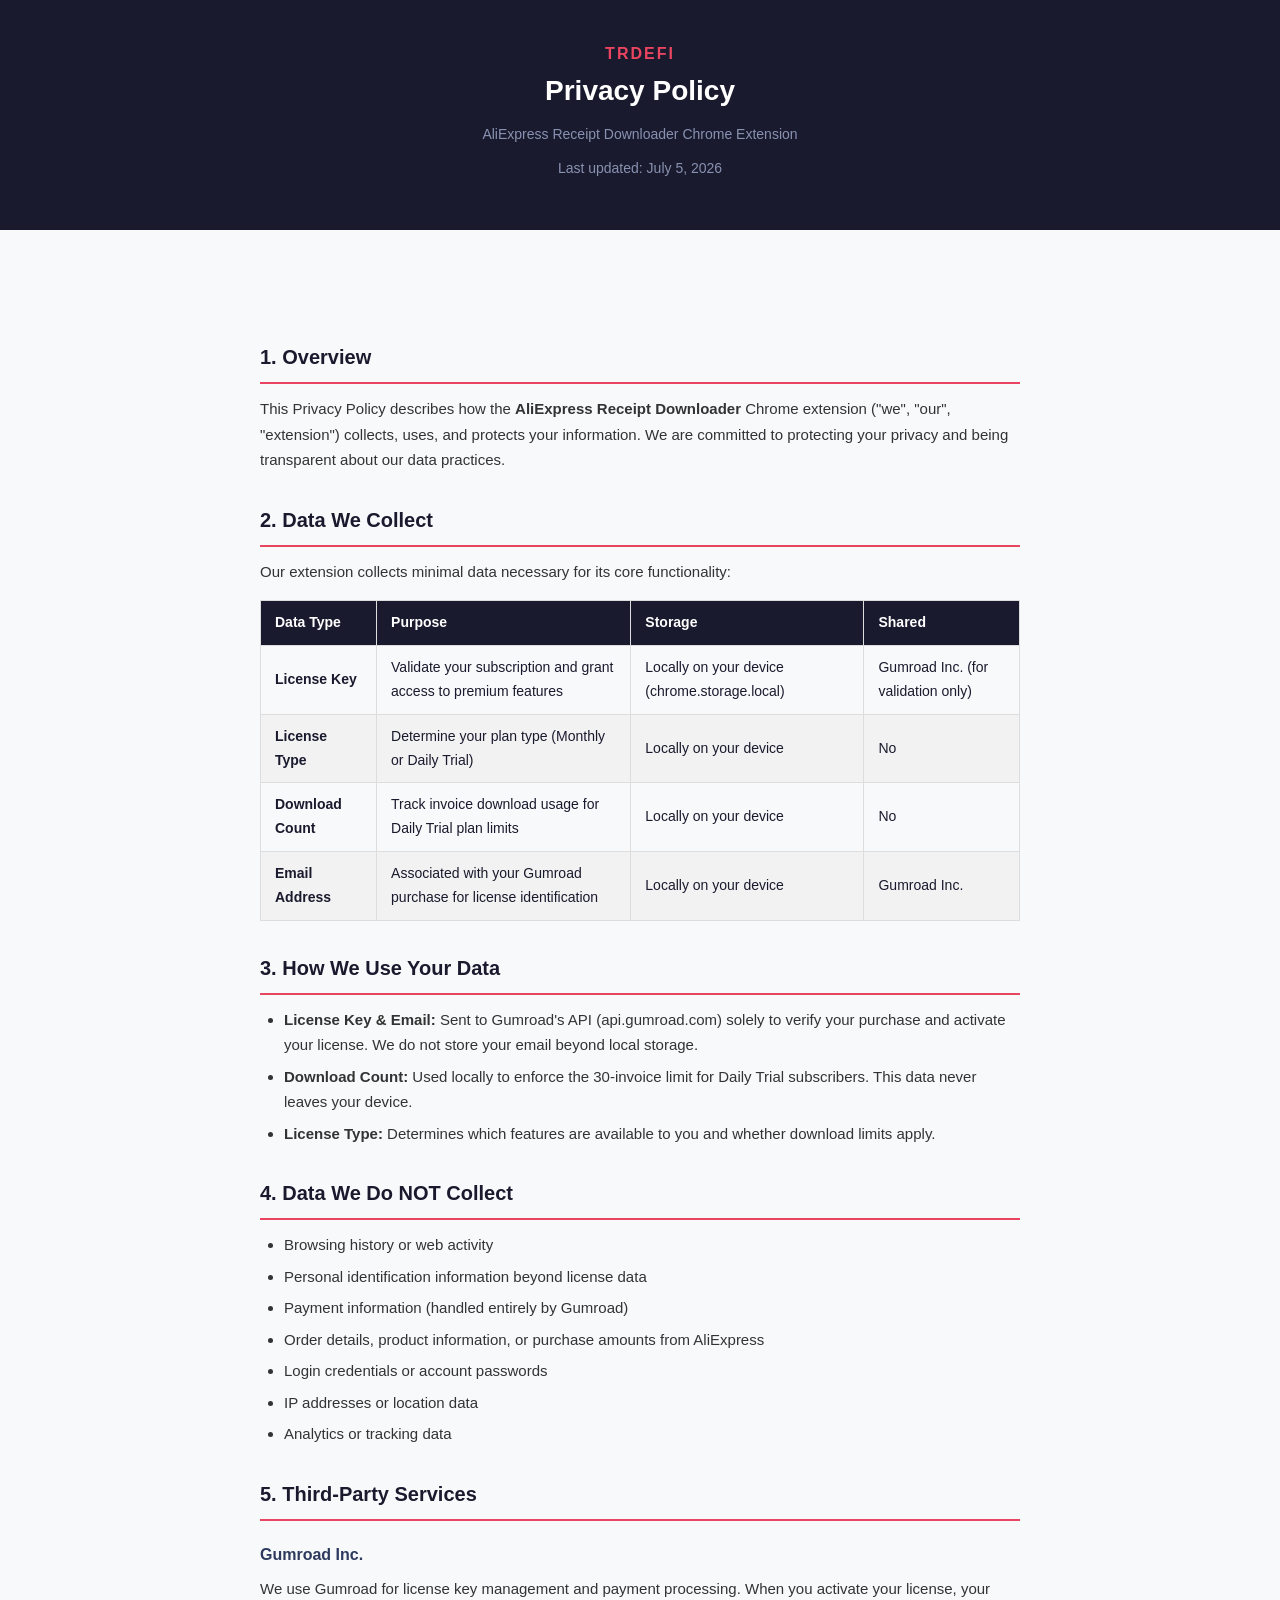
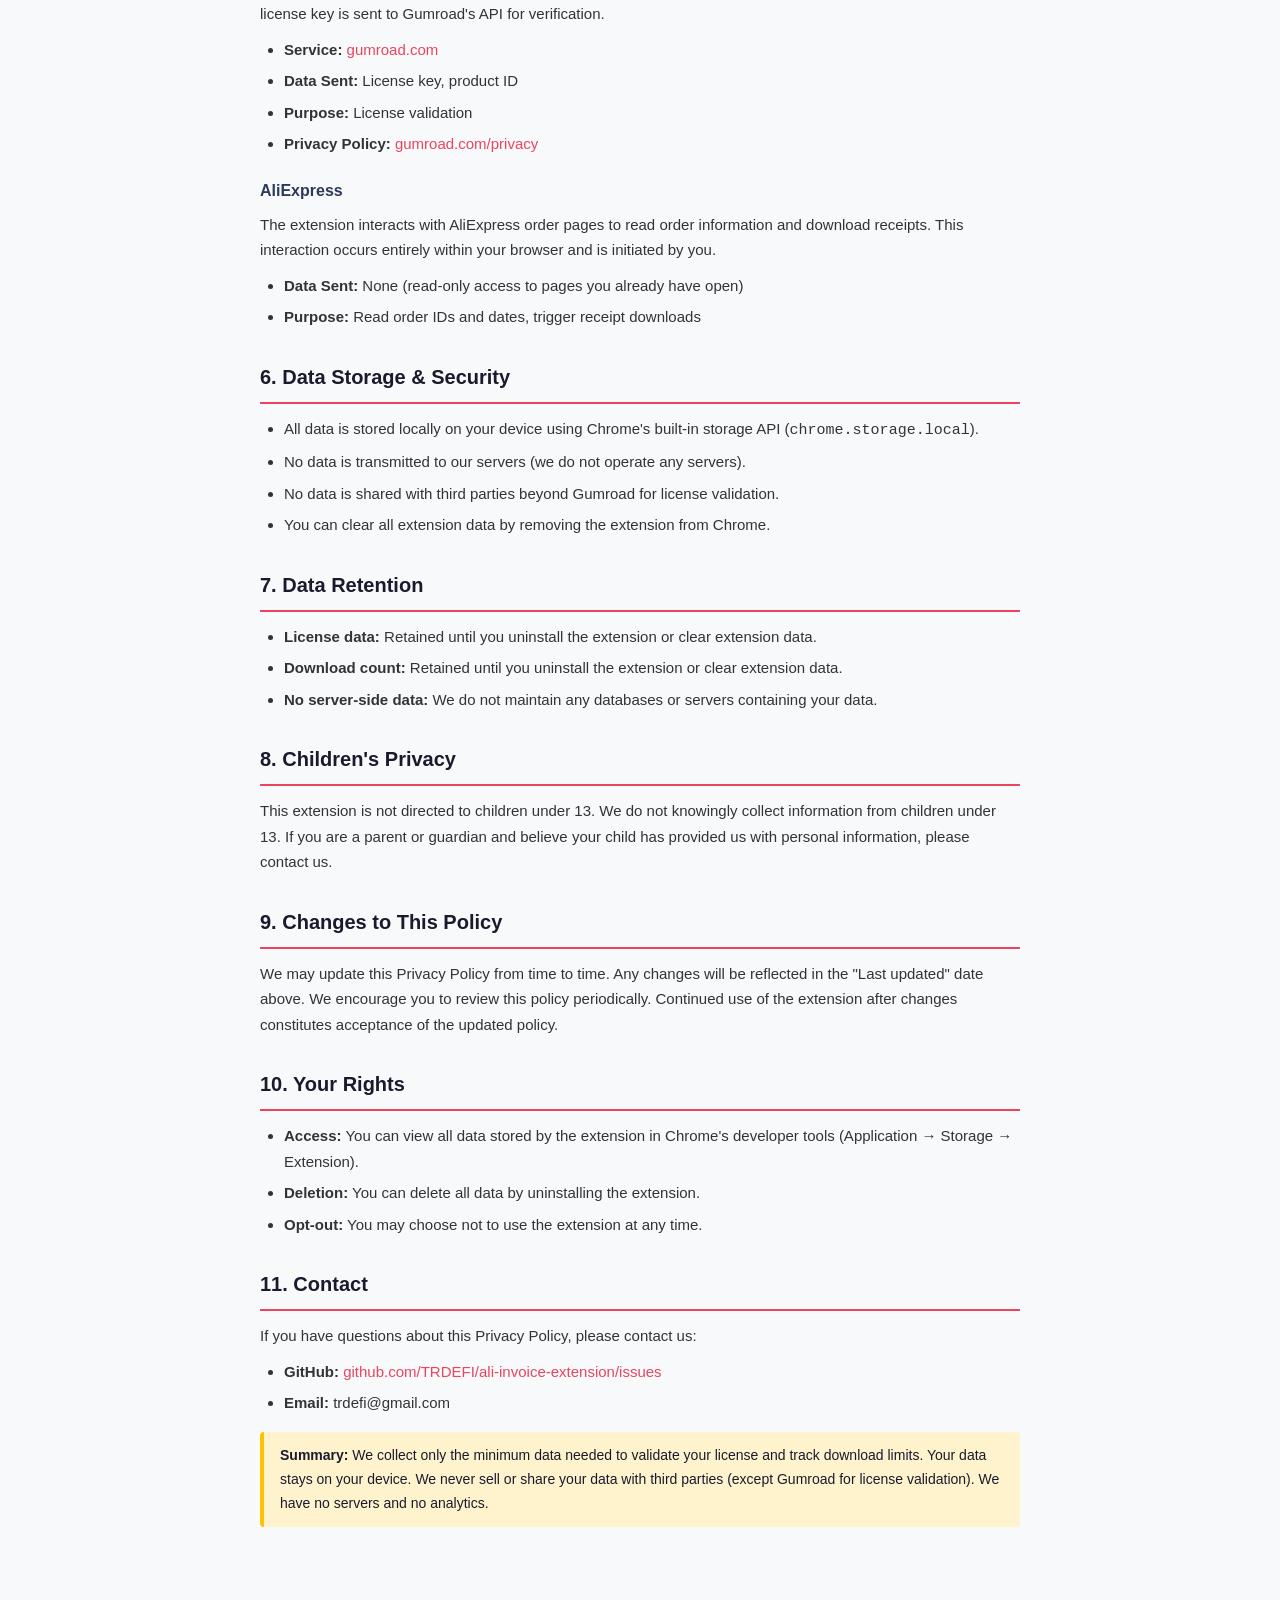
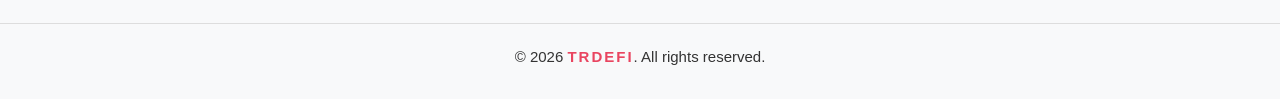
==== privacy-policy.html @ d915439c "Update to v1.1.0: Free Trial, server-side validation, bilingual UI, security fixes Major changes: - " ====
<!DOCTYPE html>
<html lang="en">
<head>
  <meta charset="UTF-8">
  <meta name="viewport" content="width=device-width, initial-scale=1.0">
  <title>Privacy Policy - AliExpress Receipt Downloader</title>
  <style>
    * { margin: 0; padding: 0; box-sizing: border-box; }
    body {
      font-family: -apple-system, BlinkMacSystemFont, 'Segoe UI', Roboto, sans-serif;
      line-height: 1.7;
      color: #1a1a2e;
      background: #f8f9fa;
    }
    .container {
      max-width: 800px;
      margin: 0 auto;
      padding: 40px 20px;
    }
    header {
      text-align: center;
      margin-bottom: 40px;
      padding: 40px 20px;
      background: #1a1a2e;
      color: #fff;
    }
    header h1 { font-size: 28px; margin-bottom: 8px; }
    header p { color: #8892b0; font-size: 14px; }
    .brand {
      color: #e94560;
      font-weight: 700;
      letter-spacing: 2px;
    }
    h2 {
      font-size: 20px;
      color: #1a1a2e;
      margin: 30px 0 12px;
      padding-bottom: 8px;
      border-bottom: 2px solid #e94560;
    }
    h3 {
      font-size: 16px;
      color: #2d3a5e;
      margin: 20px 0 8px;
    }
    p, li {
      font-size: 15px;
      color: #333;
      margin-bottom: 10px;
    }
    ul {
      padding-left: 24px;
      margin-bottom: 16px;
    }
    li { margin-bottom: 6px; }
    table {
      width: 100%;
      border-collapse: collapse;
      margin: 16px 0;
      font-size: 14px;
    }
    th, td {
      padding: 10px 14px;
      border: 1px solid #ddd;
      text-align: left;
    }
    th {
      background: #1a1a2e;
      color: #fff;
      font-weight: 600;
    }
    tr:nth-child(even) { background: #f2f2f2; }
    .highlight {
      background: #fff3cd;
      padding: 12px 16px;
      border-left: 4px solid #ffc107;
      border-radius: 4px;
      margin: 16px 0;
      font-size: 14px;
    }
    footer {
      text-align: center;
      padding: 20px;
      margin-top: 40px;
      color: #8892b0;
      font-size: 13px;
      border-top: 1px solid #ddd;
    }
    a { color: #e94560; text-decoration: none; }
    a:hover { text-decoration: underline; }
  </style>
</head>
<body>
  <header>
    <div class="brand">TRDEFI</div>
    <h1>Privacy Policy</h1>
    <p>AliExpress Receipt Downloader Chrome Extension</p>
    <p>Last updated: July 5, 2026</p>
  </header>

  <div class="container">
    <h2>1. Overview</h2>
    <p>This Privacy Policy describes how the <strong>AliExpress Receipt Downloader</strong> Chrome extension ("we", "our", "extension") collects, uses, and protects your information. We are committed to protecting your privacy and being transparent about our data practices.</p>

    <h2>2. Data We Collect</h2>
    <p>Our extension collects minimal data necessary for its core functionality:</p>

    <table>
      <thead>
        <tr>
          <th>Data Type</th>
          <th>Purpose</th>
          <th>Storage</th>
          <th>Shared</th>
        </tr>
      </thead>
      <tbody>
        <tr>
          <td><strong>License Key</strong></td>
          <td>Validate your subscription and grant access to premium features</td>
          <td>Locally on your device (chrome.storage.local)</td>
          <td>Gumroad Inc. (for validation only)</td>
        </tr>
        <tr>
          <td><strong>License Type</strong></td>
          <td>Determine your plan type (Monthly or Daily Trial)</td>
          <td>Locally on your device</td>
          <td>No</td>
        </tr>
        <tr>
          <td><strong>Download Count</strong></td>
          <td>Track invoice download usage for Daily Trial plan limits</td>
          <td>Locally on your device</td>
          <td>No</td>
        </tr>
        <tr>
          <td><strong>Email Address</strong></td>
          <td>Associated with your Gumroad purchase for license identification</td>
          <td>Locally on your device</td>
          <td>Gumroad Inc.</td>
        </tr>
      </tbody>
    </table>

    <h2>3. How We Use Your Data</h2>
    <ul>
      <li><strong>License Key & Email:</strong> Sent to Gumroad's API (api.gumroad.com) solely to verify your purchase and activate your license. We do not store your email beyond local storage.</li>
      <li><strong>Download Count:</strong> Used locally to enforce the 30-invoice limit for Daily Trial subscribers. This data never leaves your device.</li>
      <li><strong>License Type:</strong> Determines which features are available to you and whether download limits apply.</li>
    </ul>

    <h2>4. Data We Do NOT Collect</h2>
    <ul>
      <li>Browsing history or web activity</li>
      <li>Personal identification information beyond license data</li>
      <li>Payment information (handled entirely by Gumroad)</li>
      <li>Order details, product information, or purchase amounts from AliExpress</li>
      <li>Login credentials or account passwords</li>
      <li>IP addresses or location data</li>
      <li>Analytics or tracking data</li>
    </ul>

    <h2>5. Third-Party Services</h2>

    <h3>Gumroad Inc.</h3>
    <p>We use Gumroad for license key management and payment processing. When you activate your license, your license key is sent to Gumroad's API for verification.</p>
    <ul>
      <li><strong>Service:</strong> <a href="https://gumroad.com" target="_blank">gumroad.com</a></li>
      <li><strong>Data Sent:</strong> License key, product ID</li>
      <li><strong>Purpose:</strong> License validation</li>
      <li><strong>Privacy Policy:</strong> <a href="https://gumroad.com/privacy" target="_blank">gumroad.com/privacy</a></li>
    </ul>

    <h3>AliExpress</h3>
    <p>The extension interacts with AliExpress order pages to read order information and download receipts. This interaction occurs entirely within your browser and is initiated by you.</p>
    <ul>
      <li><strong>Data Sent:</strong> None (read-only access to pages you already have open)</li>
      <li><strong>Purpose:</strong> Read order IDs and dates, trigger receipt downloads</li>
    </ul>

    <h2>6. Data Storage & Security</h2>
    <ul>
      <li>All data is stored locally on your device using Chrome's built-in storage API (<code>chrome.storage.local</code>).</li>
      <li>No data is transmitted to our servers (we do not operate any servers).</li>
      <li>No data is shared with third parties beyond Gumroad for license validation.</li>
      <li>You can clear all extension data by removing the extension from Chrome.</li>
    </ul>

    <h2>7. Data Retention</h2>
    <ul>
      <li><strong>License data:</strong> Retained until you uninstall the extension or clear extension data.</li>
      <li><strong>Download count:</strong> Retained until you uninstall the extension or clear extension data.</li>
      <li><strong>No server-side data:</strong> We do not maintain any databases or servers containing your data.</li>
    </ul>

    <h2>8. Children's Privacy</h2>
    <p>This extension is not directed to children under 13. We do not knowingly collect information from children under 13. If you are a parent or guardian and believe your child has provided us with personal information, please contact us.</p>

    <h2>9. Changes to This Policy</h2>
    <p>We may update this Privacy Policy from time to time. Any changes will be reflected in the "Last updated" date above. We encourage you to review this policy periodically. Continued use of the extension after changes constitutes acceptance of the updated policy.</p>

    <h2>10. Your Rights</h2>
    <ul>
      <li><strong>Access:</strong> You can view all data stored by the extension in Chrome's developer tools (Application → Storage → Extension).</li>
      <li><strong>Deletion:</strong> You can delete all data by uninstalling the extension.</li>
      <li><strong>Opt-out:</strong> You may choose not to use the extension at any time.</li>
    </ul>

    <h2>11. Contact</h2>
    <p>If you have questions about this Privacy Policy, please contact us:</p>
    <ul>
      <li><strong>GitHub:</strong> <a href="https://github.com/TRDEFI/ali-invoice-extension/issues" target="_blank">github.com/TRDEFI/ali-invoice-extension/issues</a></li>
      <li><strong>Email:</strong> trdefi@gmail.com</li>
    </ul>

    <div class="highlight">
      <strong>Summary:</strong> We collect only the minimum data needed to validate your license and track download limits. Your data stays on your device. We never sell or share your data with third parties (except Gumroad for license validation). We have no servers and no analytics.
    </div>
  </div>

  <footer>
    <p>&copy; 2026 <span class="brand">TRDEFI</span>. All rights reserved.</p>
  </footer>
</body>
</html>
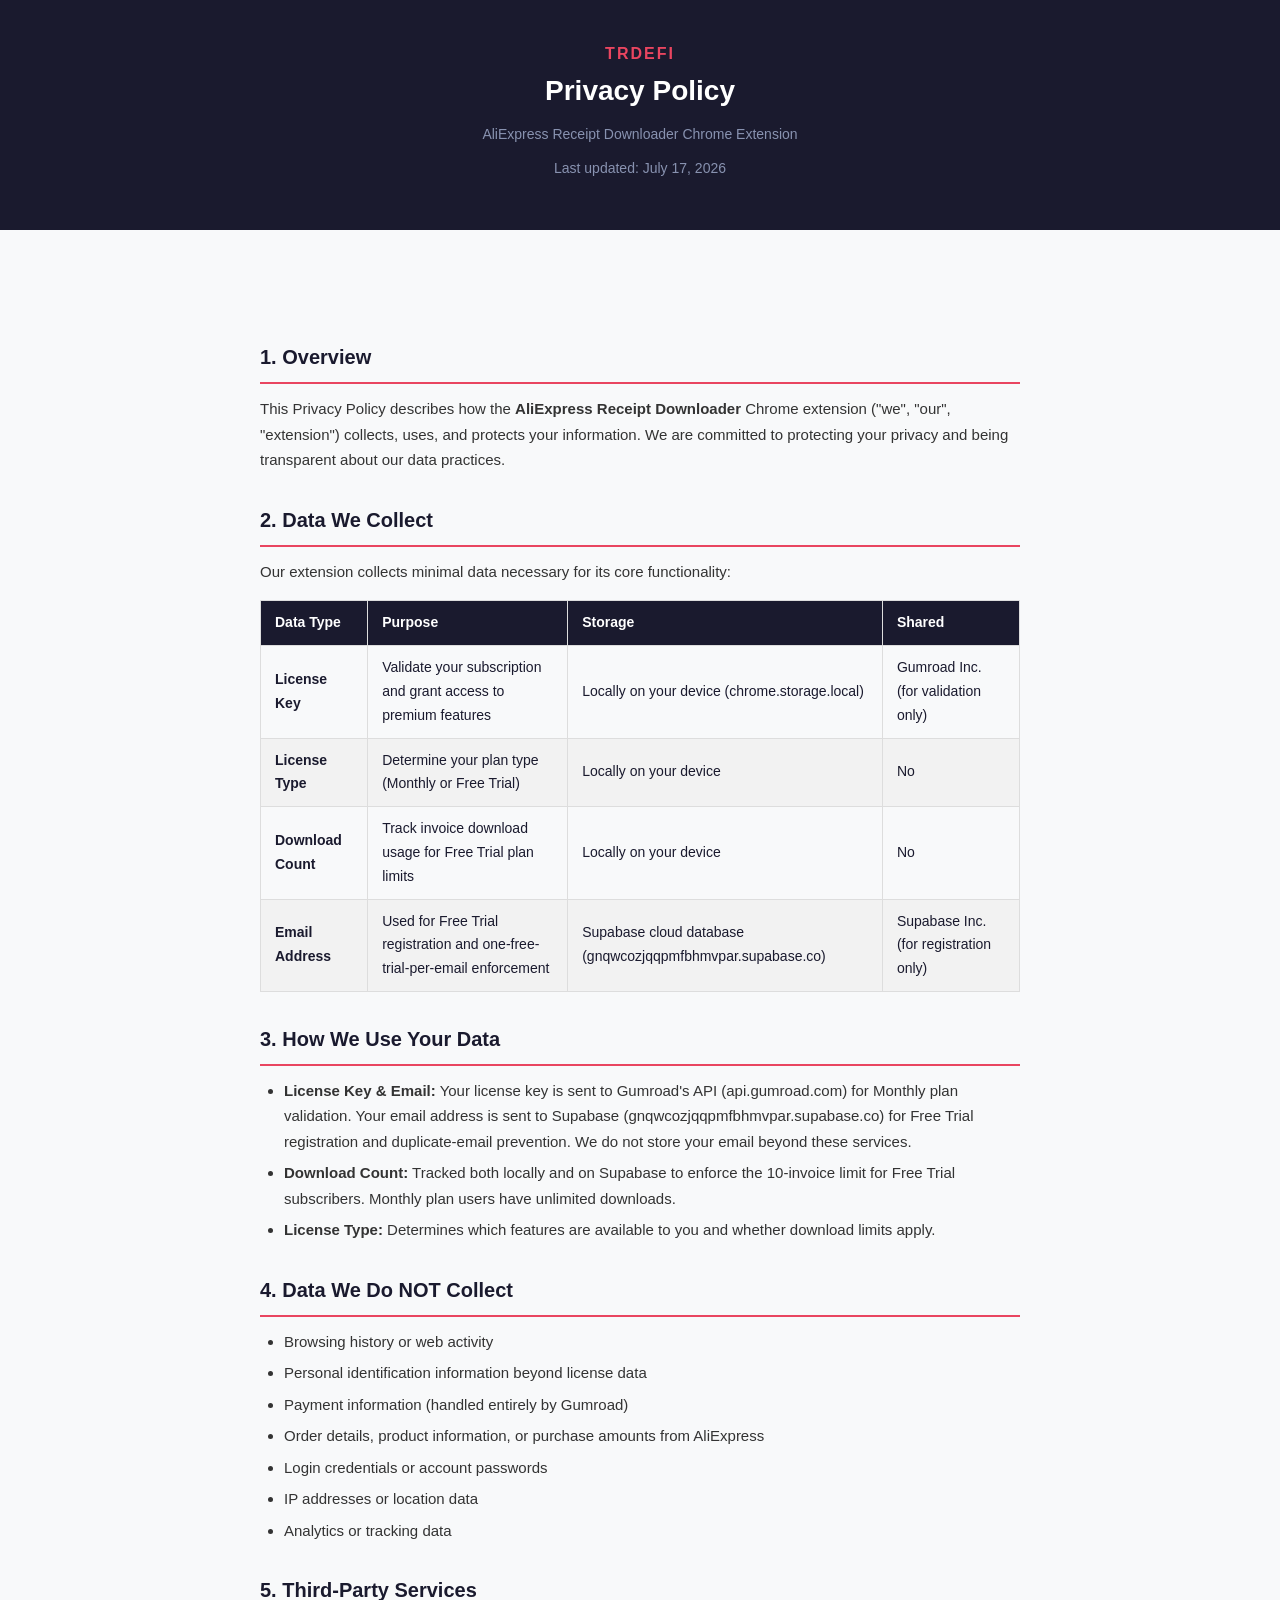
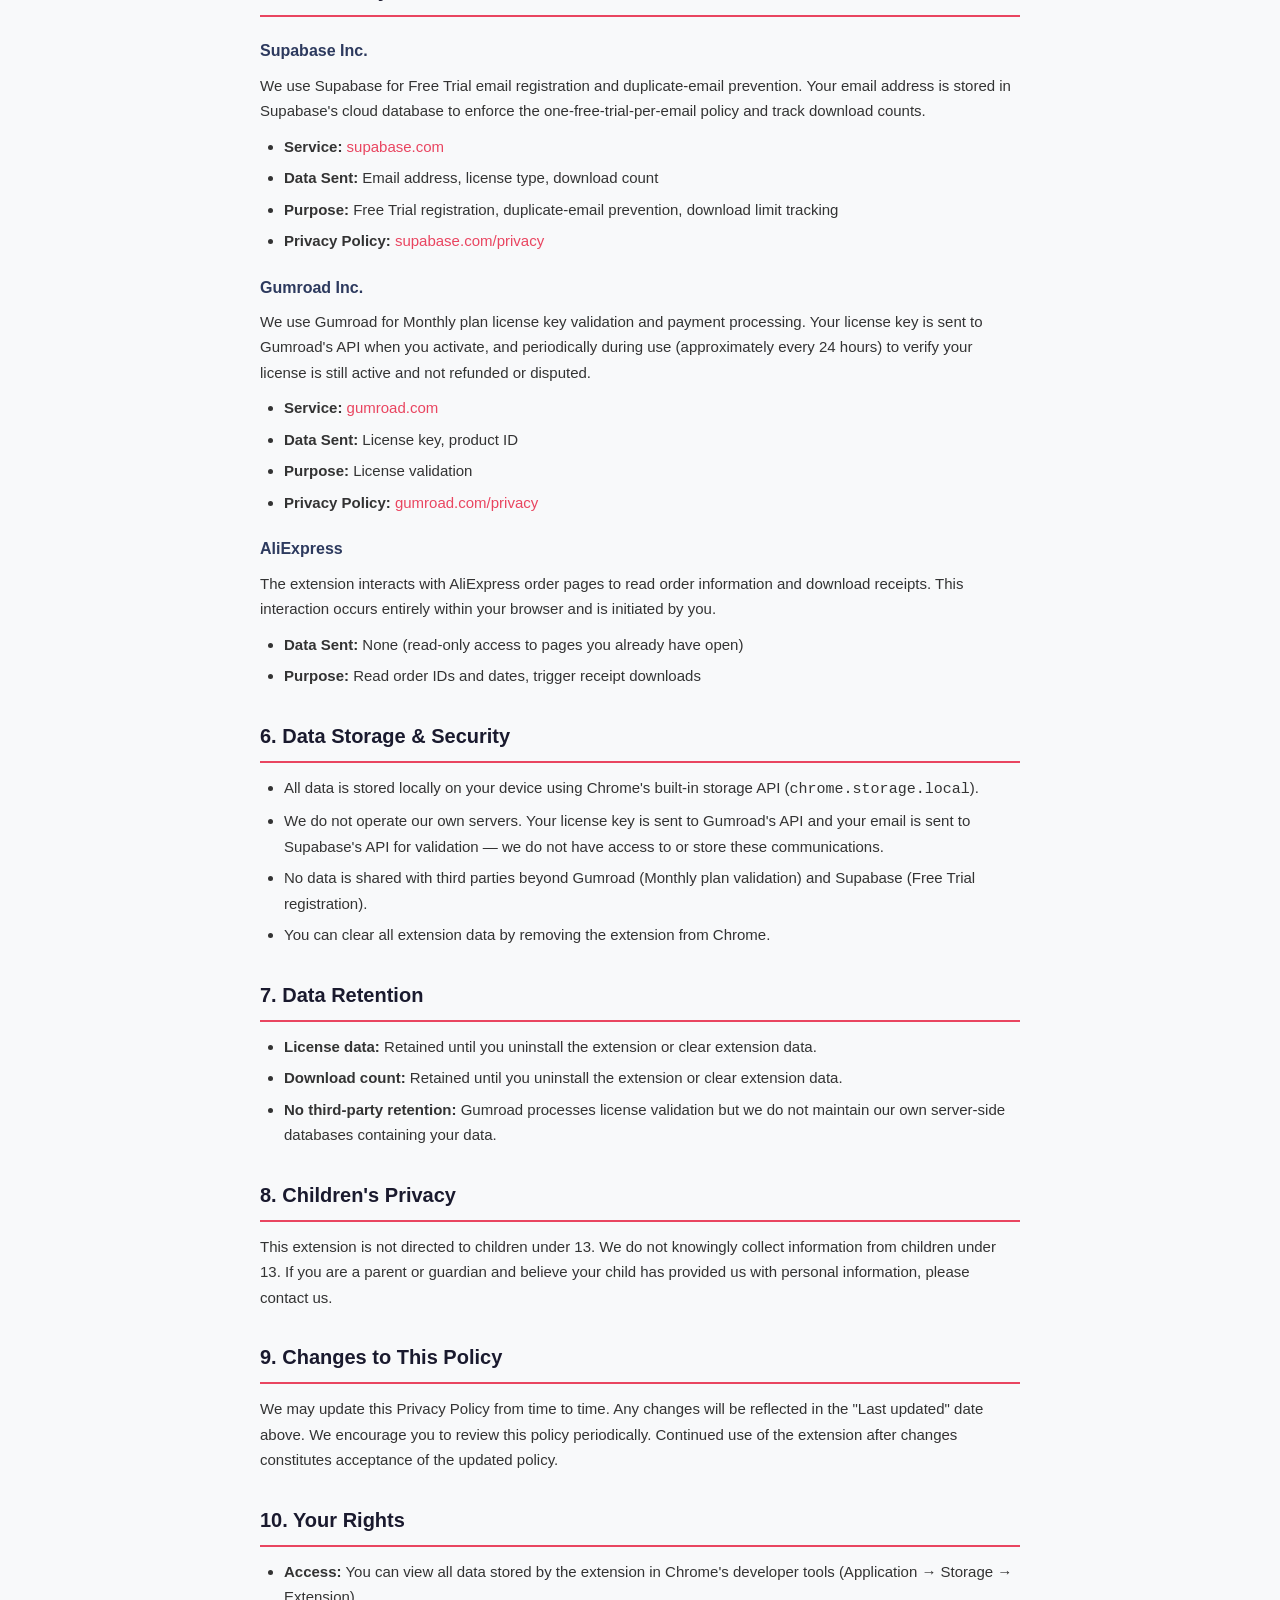
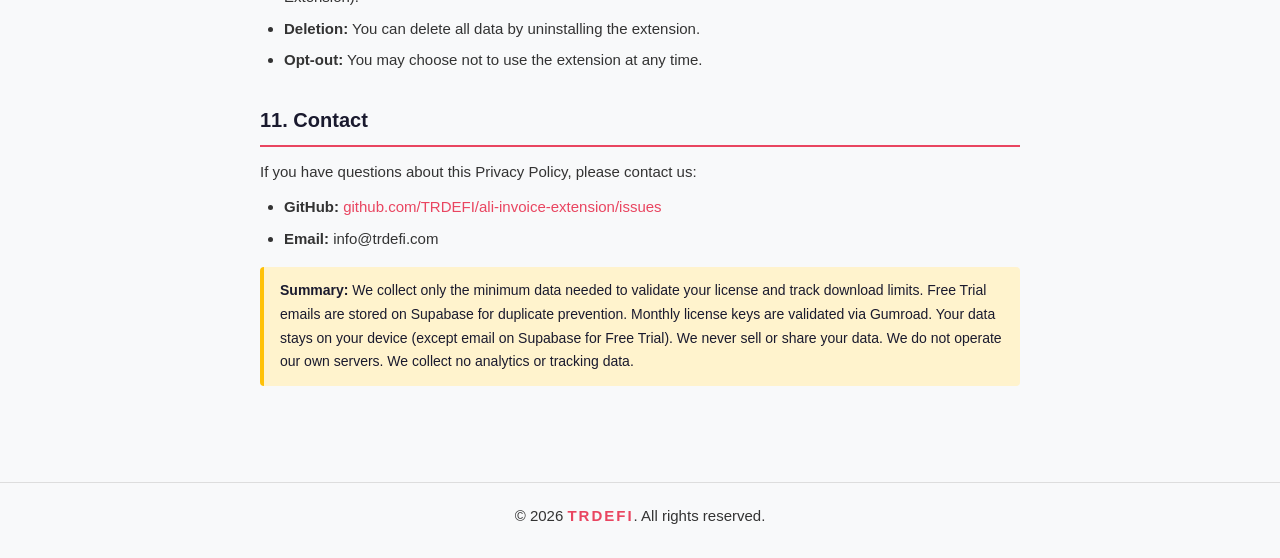
==== commit e6c97d0e: "v1.2.0: Monthly license key input, email deduplication via Supabase, bug fixes - Add monthly license" ====
--- a/privacy-policy.html
+++ b/privacy-policy.html
@@ -95,7 +95,7 @@
     <div class="brand">TRDEFI</div>
     <h1>Privacy Policy</h1>
     <p>AliExpress Receipt Downloader Chrome Extension</p>
-    <p>Last updated: July 5, 2026</p>
+    <p>Last updated: July 17, 2026</p>
   </header>
 
   <div class="container">
@@ -123,29 +123,29 @@
         </tr>
         <tr>
           <td><strong>License Type</strong></td>
-          <td>Determine your plan type (Monthly or Daily Trial)</td>
+          <td>Determine your plan type (Monthly or Free Trial)</td>
           <td>Locally on your device</td>
           <td>No</td>
         </tr>
         <tr>
           <td><strong>Download Count</strong></td>
-          <td>Track invoice download usage for Daily Trial plan limits</td>
+          <td>Track invoice download usage for Free Trial plan limits</td>
           <td>Locally on your device</td>
           <td>No</td>
         </tr>
         <tr>
           <td><strong>Email Address</strong></td>
-          <td>Associated with your Gumroad purchase for license identification</td>
-          <td>Locally on your device</td>
-          <td>Gumroad Inc.</td>
+          <td>Used for Free Trial registration and one-free-trial-per-email enforcement</td>
+          <td>Supabase cloud database (gnqwcozjqqpmfbhmvpar.supabase.co)</td>
+          <td>Supabase Inc. (for registration only)</td>
         </tr>
       </tbody>
     </table>
 
     <h2>3. How We Use Your Data</h2>
     <ul>
-      <li><strong>License Key & Email:</strong> Sent to Gumroad's API (api.gumroad.com) solely to verify your purchase and activate your license. We do not store your email beyond local storage.</li>
-      <li><strong>Download Count:</strong> Used locally to enforce the 30-invoice limit for Daily Trial subscribers. This data never leaves your device.</li>
+      <li><strong>License Key & Email:</strong> Your license key is sent to Gumroad's API (api.gumroad.com) for Monthly plan validation. Your email address is sent to Supabase (gnqwcozjqqpmfbhmvpar.supabase.co) for Free Trial registration and duplicate-email prevention. We do not store your email beyond these services.</li>
+      <li><strong>Download Count:</strong> Tracked both locally and on Supabase to enforce the 10-invoice limit for Free Trial subscribers. Monthly plan users have unlimited downloads.</li>
       <li><strong>License Type:</strong> Determines which features are available to you and whether download limits apply.</li>
     </ul>
 
@@ -162,8 +162,17 @@
 
     <h2>5. Third-Party Services</h2>
 
+    <h3>Supabase Inc.</h3>
+    <p>We use Supabase for Free Trial email registration and duplicate-email prevention. Your email address is stored in Supabase's cloud database to enforce the one-free-trial-per-email policy and track download counts.</p>
+    <ul>
+      <li><strong>Service:</strong> <a href="https://supabase.com" target="_blank">supabase.com</a></li>
+      <li><strong>Data Sent:</strong> Email address, license type, download count</li>
+      <li><strong>Purpose:</strong> Free Trial registration, duplicate-email prevention, download limit tracking</li>
+      <li><strong>Privacy Policy:</strong> <a href="https://supabase.com/privacy" target="_blank">supabase.com/privacy</a></li>
+    </ul>
+
     <h3>Gumroad Inc.</h3>
-    <p>We use Gumroad for license key management and payment processing. When you activate your license, your license key is sent to Gumroad's API for verification.</p>
+    <p>We use Gumroad for Monthly plan license key validation and payment processing. Your license key is sent to Gumroad's API when you activate, and periodically during use (approximately every 24 hours) to verify your license is still active and not refunded or disputed.</p>
     <ul>
       <li><strong>Service:</strong> <a href="https://gumroad.com" target="_blank">gumroad.com</a></li>
       <li><strong>Data Sent:</strong> License key, product ID</li>
@@ -181,8 +190,8 @@
     <h2>6. Data Storage & Security</h2>
     <ul>
       <li>All data is stored locally on your device using Chrome's built-in storage API (<code>chrome.storage.local</code>).</li>
-      <li>No data is transmitted to our servers (we do not operate any servers).</li>
-      <li>No data is shared with third parties beyond Gumroad for license validation.</li>
+      <li>We do not operate our own servers. Your license key is sent to Gumroad's API and your email is sent to Supabase's API for validation — we do not have access to or store these communications.</li>
+      <li>No data is shared with third parties beyond Gumroad (Monthly plan validation) and Supabase (Free Trial registration).</li>
       <li>You can clear all extension data by removing the extension from Chrome.</li>
     </ul>
 
@@ -190,7 +199,7 @@
     <ul>
       <li><strong>License data:</strong> Retained until you uninstall the extension or clear extension data.</li>
       <li><strong>Download count:</strong> Retained until you uninstall the extension or clear extension data.</li>
-      <li><strong>No server-side data:</strong> We do not maintain any databases or servers containing your data.</li>
+      <li><strong>No third-party retention:</strong> Gumroad processes license validation but we do not maintain our own server-side databases containing your data.</li>
     </ul>
 
     <h2>8. Children's Privacy</h2>
@@ -210,11 +219,11 @@
     <p>If you have questions about this Privacy Policy, please contact us:</p>
     <ul>
       <li><strong>GitHub:</strong> <a href="https://github.com/TRDEFI/ali-invoice-extension/issues" target="_blank">github.com/TRDEFI/ali-invoice-extension/issues</a></li>
-      <li><strong>Email:</strong> trdefi@gmail.com</li>
+      <li><strong>Email:</strong> info@trdefi.com</li>
     </ul>
 
     <div class="highlight">
-      <strong>Summary:</strong> We collect only the minimum data needed to validate your license and track download limits. Your data stays on your device. We never sell or share your data with third parties (except Gumroad for license validation). We have no servers and no analytics.
+      <strong>Summary:</strong> We collect only the minimum data needed to validate your license and track download limits. Free Trial emails are stored on Supabase for duplicate prevention. Monthly license keys are validated via Gumroad. Your data stays on your device (except email on Supabase for Free Trial). We never sell or share your data. We do not operate our own servers. We collect no analytics or tracking data.
     </div>
   </div>
 
